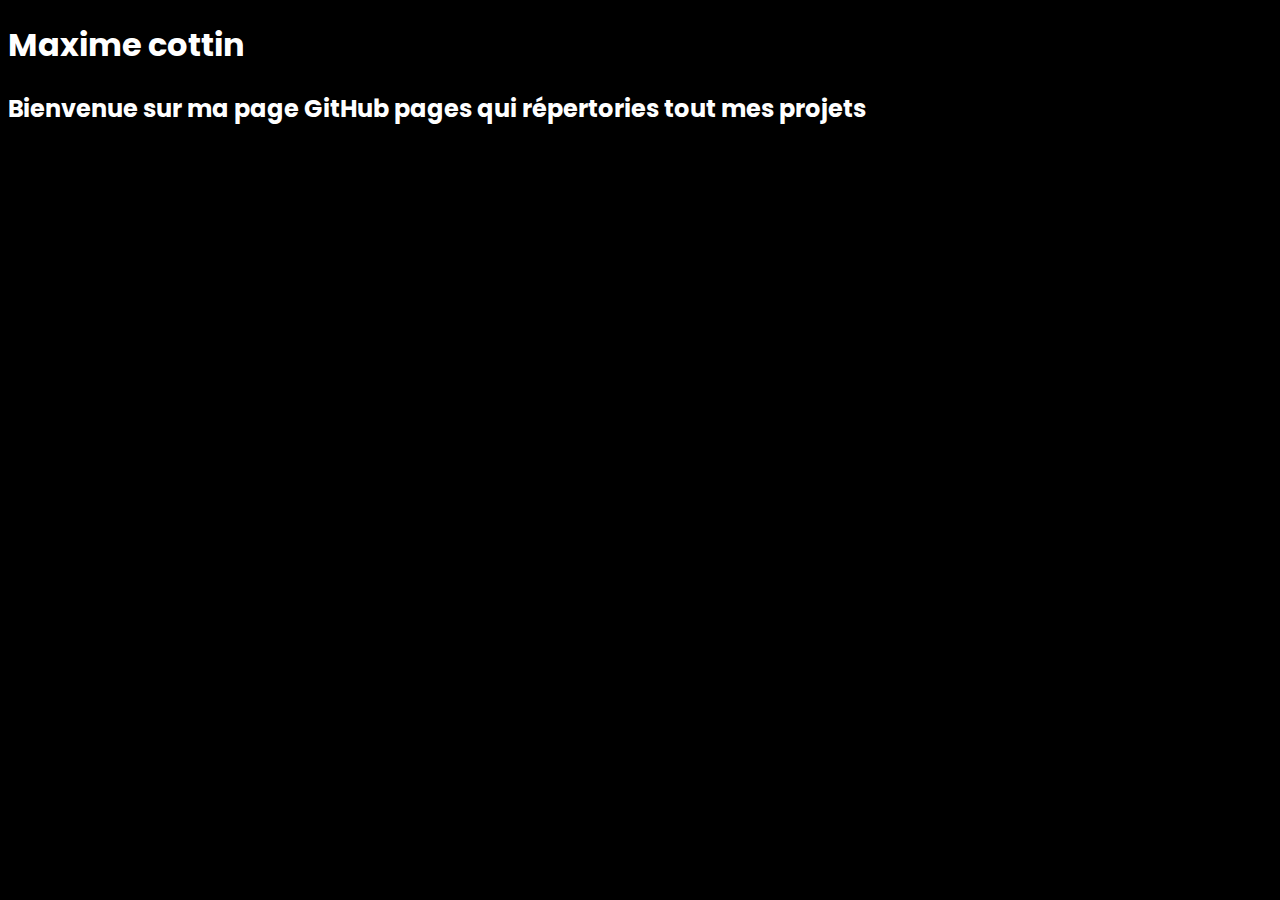
==== index.html @ 601c96a7 "[WIP] Add minimal files" ====
<!DOCTYPE html>
<html lang="fr">
<head>
    <meta charset="UTF-8">
    <meta http-equiv="X-UA-Compatible" content="IE=edge">
    <meta name="viewport" content="width=device-width, initial-scale=1.0">
    <link rel="stylesheet" href="styles/style.css">
    <title>Maxime Cottin - Github pages</title>
</head>
<body>
    <h1>Maxime cottin</h1>
    <h2>Bienvenue sur ma page GitHub pages qui répertories tout mes projets</h2>
</body>
</html>
---- styles/style.css ----
@import url("https://fonts.googleapis.com/css2?family=Poppins:wght@100;400;600;700;900&display=swap");
body {
  font-family: "Poppins", sans-serif;
  color: #fff;
  background: #000;
}

/*# sourceMappingURL=style.css.map */
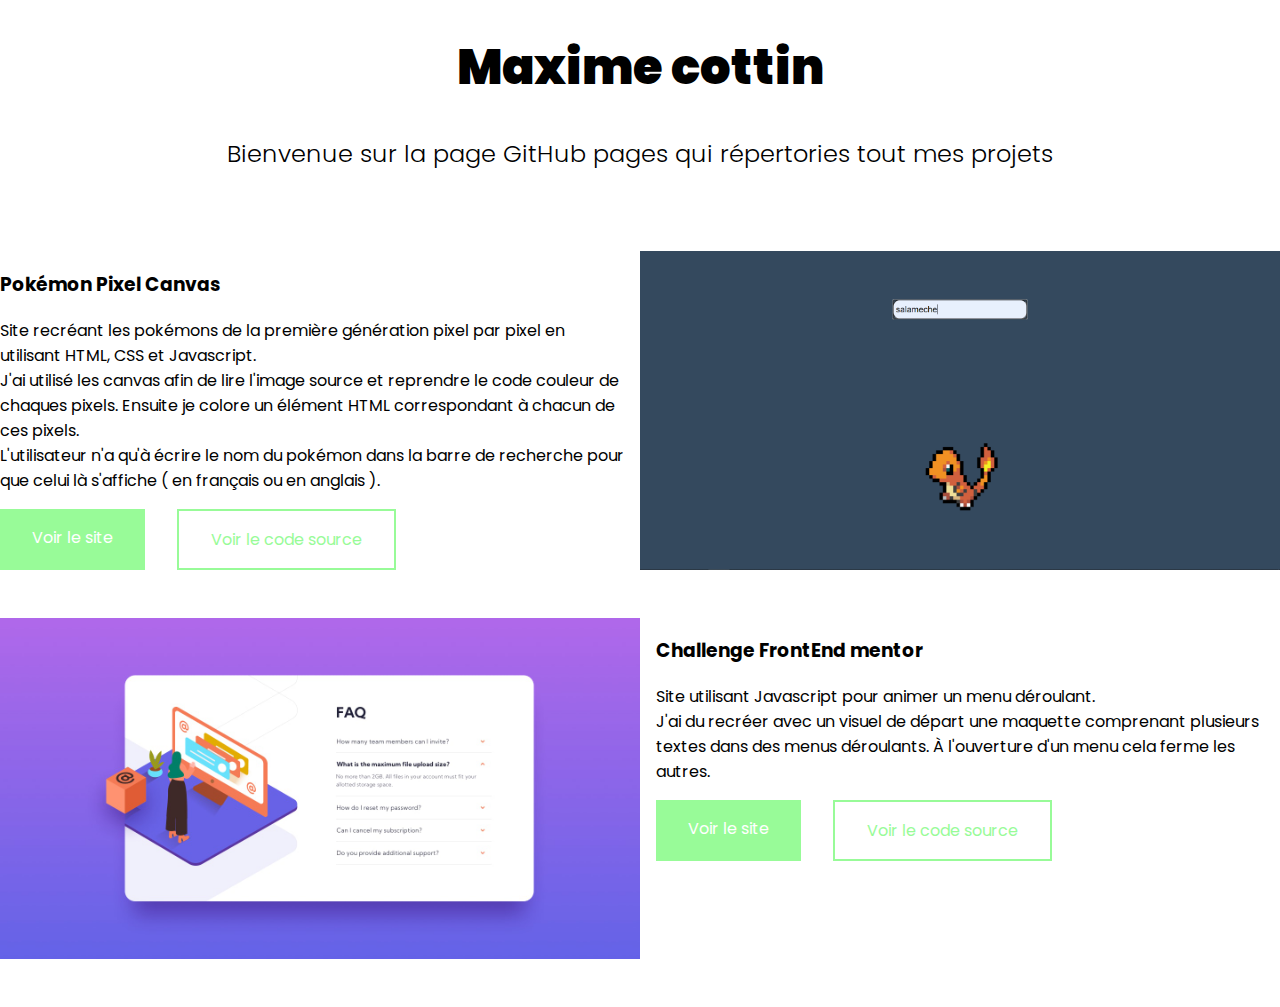
==== commit 39937d67: "[WIP] Add project" ====
--- a/index.html
+++ b/index.html
@@ -9,6 +9,36 @@
 </head>
 <body>
     <h1>Maxime cottin</h1>
-    <h2>Bienvenue sur ma page GitHub pages qui répertories tout mes projets</h2>
+    <h2>Bienvenue sur la page GitHub pages qui répertories tout mes projets</h2>
+    <article>
+        <div class="texts">
+            <h3>Pokémon Pixel Canvas</h3>
+            <p>Site recréant les pokémons de la première génération pixel par pixel en utilisant HTML, CSS et Javascript.
+                <br>
+                J'ai utilisé les canvas afin de lire l'image source et reprendre le code couleur de chaques pixels. Ensuite je colore un élément HTML correspondant à chacun de ces pixels.
+                <br>
+                L'utilisateur n'a qu'à écrire le nom du pokémon dans la barre de recherche pour que celui là s'affiche ( en français ou en anglais ). 
+            </p>
+            <div class="links">
+                <a href="projects/pokePixelJS/html/index.html" class="demo" target="_blank">Voir le site</a>
+                <a href="https://github.com/Maxime-Cottin/pokePixelJS" class="code" target="_blank">Voir le code source</a>
+            </div>
+        </div>
+        <img src="projects/pokePixelJS/bg-readme.jpg" alt="Image de couverture du projet">
+    </article>
+    <article class="reverse">
+        <div class="texts">
+            <h3>Challenge FrontEnd mentor</h3>
+            <p>Site utilisant Javascript pour animer un menu déroulant.
+                <br>
+                J'ai du recréer avec un visuel de départ une maquette comprenant plusieurs textes dans des menus déroulants. À l'ouverture d'un menu cela ferme les autres.
+            </p>
+            <div class="links">
+                <a href="projects/FAQ-accordion-main/design/index.html" class="demo" target="_blank">Voir le site</a>
+                <a href="https://github.com/Maxime-Cottin/FAQ-accordion" class="code" target="_blank">Voir le code source</a>
+            </div>
+        </div>
+        <img src="projects/FAQ-accordion-main/design/desktop-design.jpg" alt="Image de couverture du projet">
+    </article>
 </body>
 </html>--- a/styles/style.css
+++ b/styles/style.css
@@ -1,8 +1,66 @@
 @import url("https://fonts.googleapis.com/css2?family=Poppins:wght@100;400;600;700;900&display=swap");
+article {
+  width: 100%;
+  display: flex;
+  flex-direction: column;
+  gap: 1rem;
+  margin-bottom: 3rem;
+}
+article img {
+  width: 100%;
+}
+@media screen and (min-width: 768px) {
+  article img {
+    max-width: 50%;
+  }
+}
+article p {
+  font-weight: 400;
+}
+article .links {
+  display: flex;
+  gap: 2rem;
+}
+article .links .code {
+  text-decoration: none;
+  border: 2px solid palegreen;
+  color: palegreen;
+  padding: 1rem 2rem;
+}
+article .links .demo {
+  text-decoration: none;
+  color: #fff;
+  background-color: palegreen;
+  padding: 1rem 2rem;
+}
+@media screen and (min-width: 768px) {
+  article {
+    flex-direction: row;
+  }
+}
+@media screen and (min-width: 768px) {
+  article.reverse {
+    flex-direction: row-reverse;
+  }
+}
+
 body {
+  max-width: 1280px;
+  margin-left: auto;
+  margin-right: auto;
   font-family: "Poppins", sans-serif;
-  color: #fff;
-  background: #000;
+}
+
+h1 {
+  font-weight: 900;
+  text-align: center;
+  font-size: 3rem;
+}
+
+h2 {
+  font-weight: 300;
+  text-align: center;
+  margin-bottom: 5rem;
 }
 
 /*# sourceMappingURL=style.css.map */
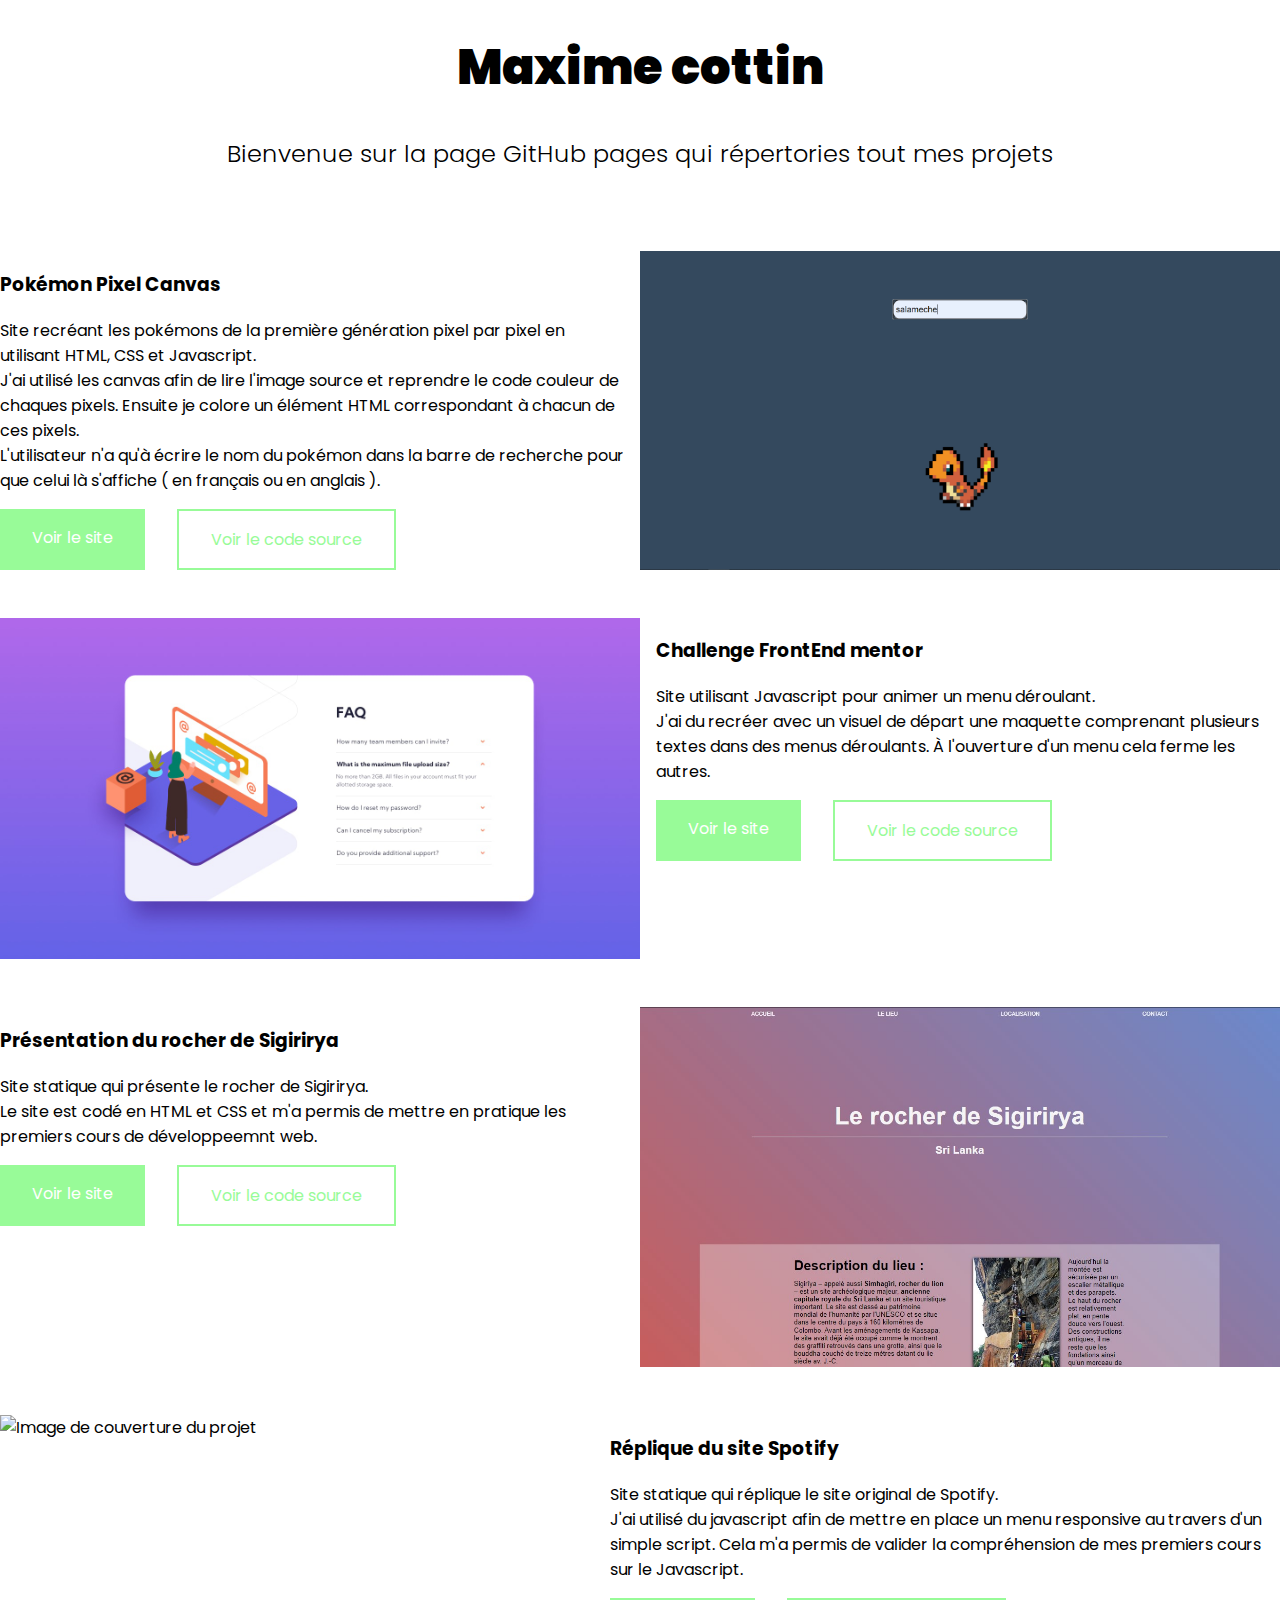
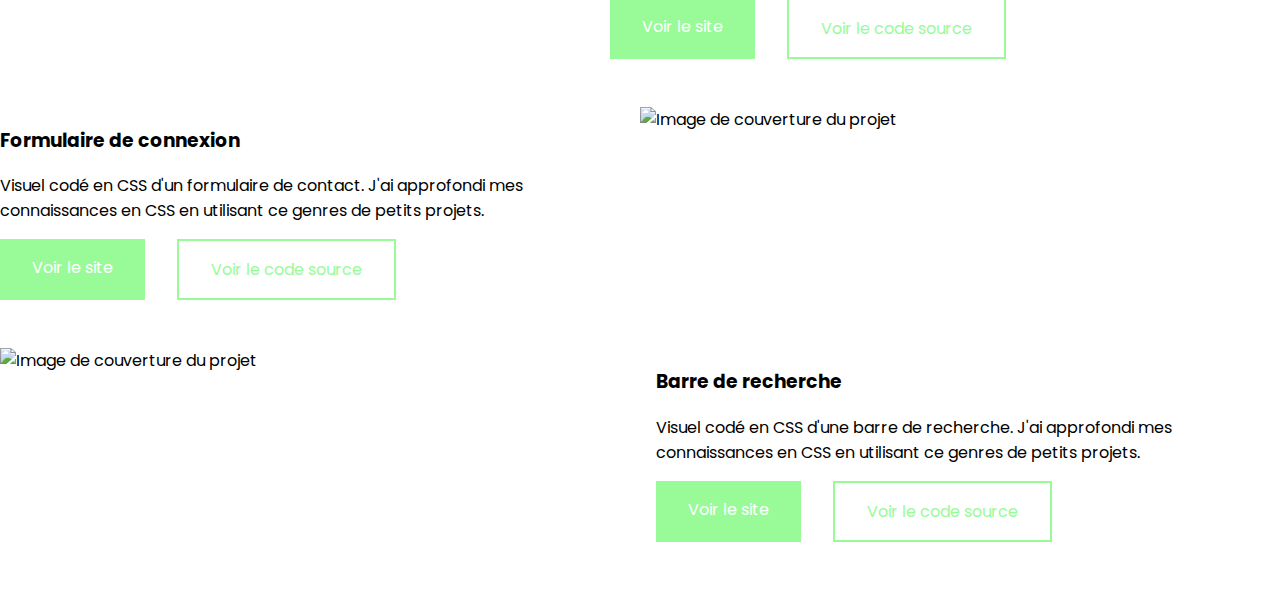
==== commit b17fcbe1: "Add projects" ====
--- a/index.html
+++ b/index.html
@@ -40,5 +40,57 @@
         </div>
         <img src="projects/FAQ-accordion-main/design/desktop-design.jpg" alt="Image de couverture du projet">
     </article>
+    <article>
+        <div class="texts">
+            <h3>Présentation du rocher de Sigirirya</h3>
+            <p>Site statique qui présente le rocher de Sigirirya.
+                <br>
+                Le site est codé en HTML et CSS et m'a permis de mettre en pratique les premiers cours de développeemnt web.
+            </p>
+            <div class="links">
+                <a href="projects/Sigirirya-main/html/index.html" class="demo" target="_blank">Voir le site</a>
+                <a href="https://github.com/Maxime-Cottin/Sigirirya" class="code" target="_blank">Voir le code source</a>
+            </div>
+        </div>
+        <img src="projects/Sigirirya-main/cover.jpg" alt="Image de couverture du projet">
+    </article>
+    <article class="reverse">
+        <div class="texts">
+            <h3>Réplique du site Spotify</h3>
+            <p>Site statique qui réplique le site original de Spotify.
+                <br>
+                J'ai utilisé du javascript afin de mettre en place un menu responsive au travers d'un simple script. Cela m'a permis de valider la compréhension de mes premiers cours sur le Javascript.
+            </p>
+            <div class="links">
+                <a href="projects/Spotify-main/index.html" class="demo" target="_blank">Voir le site</a>
+                <a href="https://github.com/Maxime-Cottin/Spotify" class="code" target="_blank">Voir le code source</a>
+            </div>
+        </div>
+        <img src="https://www.scdn.co/i/_global/open-graph-default.png" alt="Image de couverture du projet">
+    </article>
+    <article>
+        <div class="texts">
+            <h3>Formulaire de connexion</h3>
+            <p>Visuel codé en CSS d'un formulaire de contact. J'ai approfondi mes connaissances en CSS en utilisant ce genres de petits projets.
+            </p>
+            <div class="links">
+                <a href="projects/loginForm-main/index.html" class="demo" target="_blank">Voir le site</a>
+                <a href="https://github.com/Maxime-Cottin/loginForm" class="code" target="_blank">Voir le code source</a>
+            </div>
+        </div>
+        <img src="https://user-images.githubusercontent.com/77986460/115371271-1e5fe980-a1ca-11eb-8bec-6afc0c35ef10.jpg" alt="Image de couverture du projet">
+    </article>
+    <article class="reverse">
+        <div class="texts">
+            <h3>Barre de recherche</h3>
+            <p>Visuel codé en CSS d'une barre de recherche. J'ai approfondi mes connaissances en CSS en utilisant ce genres de petits projets.
+            </p>
+            <div class="links">
+                <a href="projects/searchBar-master/index.html" class="demo" target="_blank">Voir le site</a>
+                <a href="https://github.com/Maxime-Cottin/searchBar" class="code" target="_blank">Voir le code source</a>
+            </div>
+        </div>
+        <img src="https://user-images.githubusercontent.com/77986460/115374961-9e3b8300-a1cd-11eb-95ae-bf1a9bac440c.jpg" alt="Image de couverture du projet">
+    </article>
 </body>
 </html>